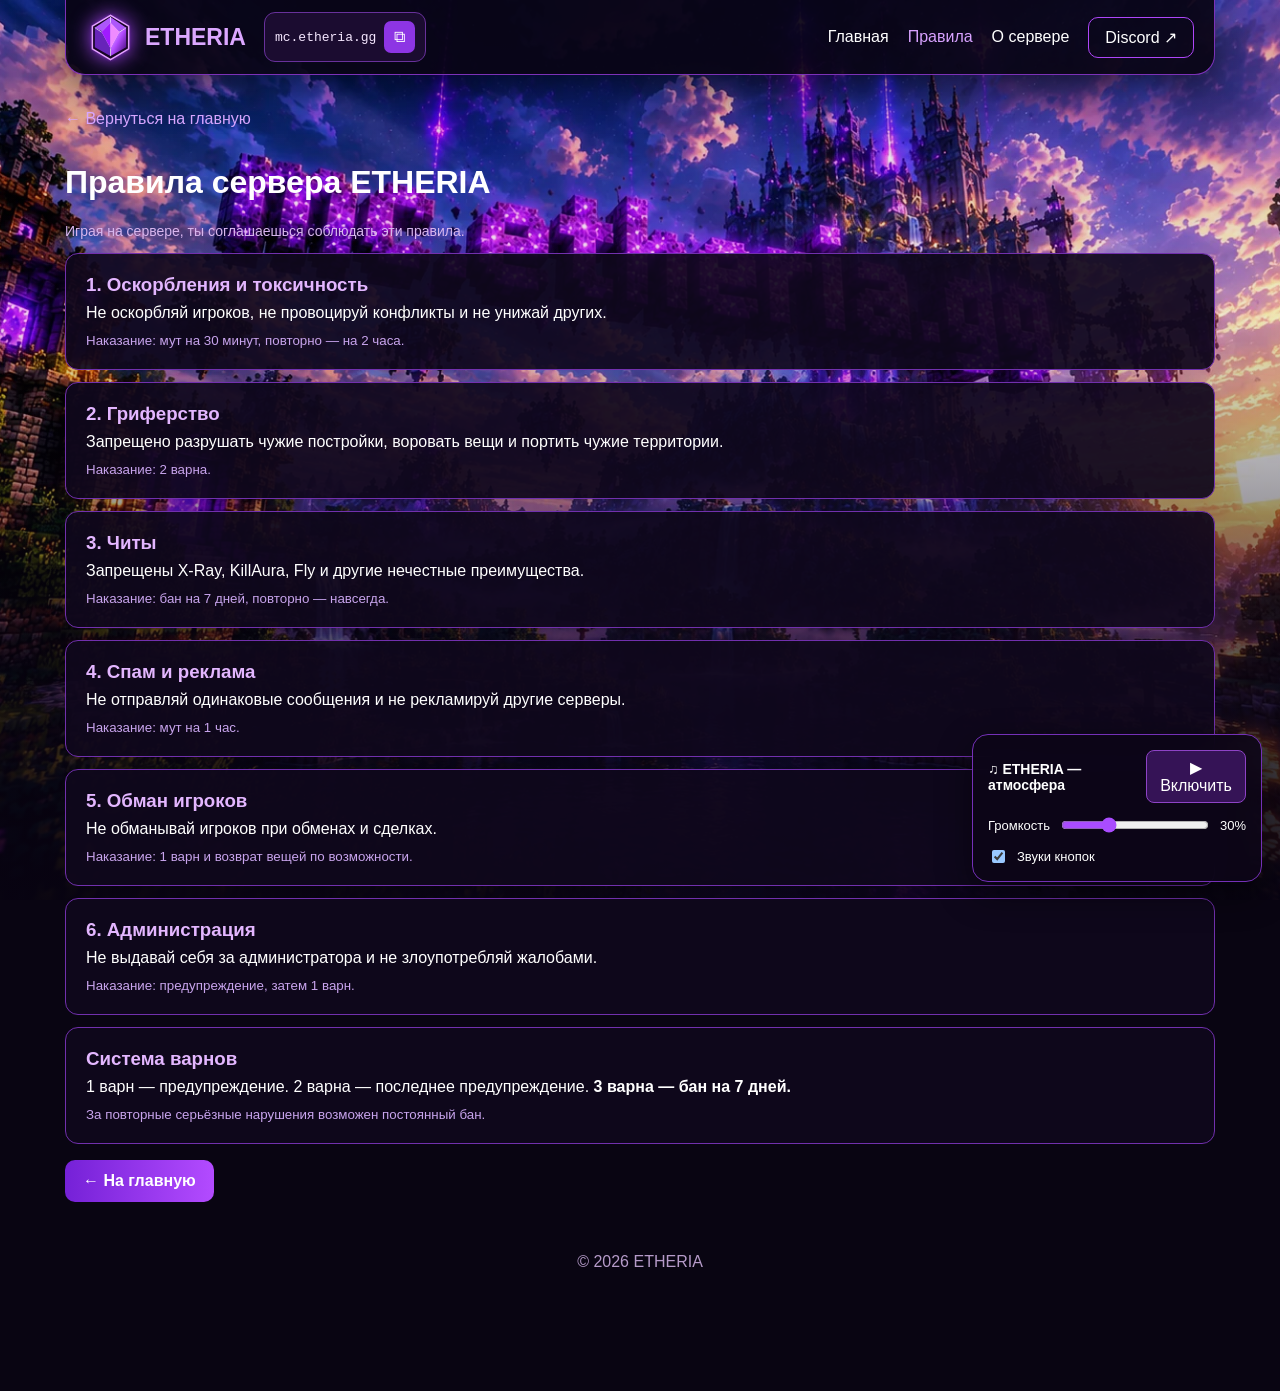
==== rules.html @ 1b0d0725 "Add files via upload" ====
<!doctype html><html lang="ru"><head><meta charset="utf-8"><meta name="viewport" content="width=device-width,initial-scale=1"><meta name="description" content="Правила Minecraft сервера ETHERIA: чат, гриферство, читы, варны и баны."><title>Правила сервера — ETHERIA</title><link rel="icon" href="crystal.svg" type="image/svg+xml"><link rel="stylesheet" href="style.css"><script src="app.js" defer></script></head><body><div class="backdrop"></div><div class="shell"><header class="nav"><a class="brand" href="index.html"><img class="crystal" src="crystal.svg" alt="End Crystal">ETHERIA</a><div class="header-ip"><code>mc.etheria.gg</code><button class="copy-icon" data-copy aria-label="Скопировать IP">⧉</button></div><nav class="links"><a href="index.html">Главная</a><a class="active" href="rules.html">Правила</a><a href="index.html#about">О сервере</a><a class="discord" href="https://discord.gg/GWW9wWvrU" target="_blank" rel="noopener">Discord ↗</a></nav></header><main><a class="backlink" href="index.html">← Вернуться на главную</a><h1>Правила сервера ETHERIA</h1><p class="note">Играя на сервере, ты соглашаешься соблюдать эти правила.</p><div class="rules-list"><article class="rule"><h3>1. Оскорбления и токсичность</h3><p>Не оскорбляй игроков, не провоцируй конфликты и не унижай других.</p><small>Наказание: мут на 30 минут, повторно — на 2 часа.</small></article><article class="rule"><h3>2. Гриферство</h3><p>Запрещено разрушать чужие постройки, воровать вещи и портить чужие территории.</p><small>Наказание: 2 варна.</small></article><article class="rule"><h3>3. Читы</h3><p>Запрещены X-Ray, KillAura, Fly и другие нечестные преимущества.</p><small>Наказание: бан на 7 дней, повторно — навсегда.</small></article><article class="rule"><h3>4. Спам и реклама</h3><p>Не отправляй одинаковые сообщения и не рекламируй другие серверы.</p><small>Наказание: мут на 1 час.</small></article><article class="rule"><h3>5. Обман игроков</h3><p>Не обманывай игроков при обменах и сделках.</p><small>Наказание: 1 варн и возврат вещей по возможности.</small></article><article class="rule"><h3>6. Администрация</h3><p>Не выдавай себя за администратора и не злоупотребляй жалобами.</p><small>Наказание: предупреждение, затем 1 варн.</small></article><article class="rule"><h3>Система варнов</h3><p>1 варн — предупреждение. 2 варна — последнее предупреждение. <strong>3 варна — бан на 7 дней.</strong></p><small>За повторные серьёзные нарушения возможен постоянный бан.</small></article></div><p><a class="btn" href="index.html">← На главную</a></p></main><footer class="footer">© 2026 ETHERIA</footer></div><aside class="player"><div class="player-title"><strong>♫ ETHERIA — атмосфера</strong><button id="playMusic">▶ Включить</button></div><label>Громкость <input id="volume" type="range" min="0" max="100" value="30"><span id="volLabel">30%</span></label><label><input id="sounds" type="checkbox" checked> Звуки кнопок</label></aside></body></html>
---- style.css ----
:root{color-scheme:dark;--purple:#b965ff;--line:#7430b7;--bg:#090512}*{box-sizing:border-box}html{scroll-behavior:smooth}body{margin:0;background:var(--bg);color:#fff;font-family:Inter,Arial,sans-serif}button,a,input{font:inherit}a{color:inherit;text-decoration:none}button{cursor:pointer}.backdrop{position:fixed;inset:0;background:linear-gradient(180deg,#08031255,#08031299 50%,#080312ef),url('etheria-landscape.webp') center top/cover;z-index:-1}.shell{max-width:1190px;margin:auto;padding:0 20px}.nav{display:flex;align-items:center;gap:18px;background:#090514ed;border:1px solid #7c31b8;border-top:0;border-radius:0 0 20px 20px;padding:12px 20px;box-shadow:0 10px 40px #0009}.brand{display:flex;align-items:center;gap:10px;font-weight:900;color:#dba7ff;font-size:23px}.crystal{width:49px;height:49px;filter:drop-shadow(0 0 10px #ad46ff);animation:float 5s ease-in-out infinite;flex-shrink:0}@keyframes float{50%{transform:translateY(-5px) rotate(8deg)}}.header-ip{display:flex;align-items:center;gap:8px;margin-right:auto;padding:8px 10px;border:1px solid #68319b;border-radius:11px;background:#1b0c30}.header-ip code{font-size:13px;color:#f5e7ff}.copy-icon{background:#8d35e4;border:0;color:white;border-radius:7px;padding:7px 10px}.links{display:flex;align-items:center;gap:19px}.links a:hover,.links a.active{color:#d8a2ff}.discord{border:1px solid #ae46f9;border-radius:10px;padding:10px 16px}.discord:hover,.btn:hover{filter:brightness(1.2)}.hero{text-align:center;min-height:510px;display:flex;flex-direction:column;justify-content:center;align-items:center;padding:60px 0 35px}.eyebrow{letter-spacing:4px;font-size:13px;color:#e9caff}.hero h1{font-size:clamp(65px,13vw,150px);line-height:1.1;margin:15px 0 5px;color:#e6b6ff;text-shadow:0 6px 0 #5b168e,0 12px 35px #bd37ff;letter-spacing:5px}.hero p{font-size:20px;max-width:660px}.hint{color:#d9b9ee;font-size:14px}.cards{display:grid;grid-template-columns:repeat(4,1fr);gap:14px;margin:0 0 25px}.card,.panel,.player{background:#0d0618e8;border:1px solid #7430b7;border-radius:16px;box-shadow:0 12px 35px #0007}.card{padding:21px;min-height:115px;display:block;text-align:left;transition:transform .2s,border-color .2s}.card[href]:hover{transform:translateY(-4px);border-color:#d19bff}.card b{display:block;color:#dca6ff;margin-bottom:10px}.card small{color:#c9b9d6;font-size:14px}.online{color:#4af3b0}.section{margin:30px 0}.section h2{color:#e1a6ff}.panel{padding:25px;line-height:1.7}.grid2{display:grid;grid-template-columns:1fr 1fr;gap:18px}.btn{background:linear-gradient(90deg,#7521d7,#b34bff);border:0;color:white;font-weight:800;border-radius:10px;padding:12px 18px;display:inline-block}.player{position:fixed;right:18px;bottom:18px;width:290px;padding:15px;z-index:5;backdrop-filter:blur(10px)}.player-title{display:flex;justify-content:space-between;align-items:center;gap:8px}.player-title strong{font-size:14px}.player label{display:flex;gap:9px;align-items:center;margin-top:12px;font-size:13px}.player input[type=range]{width:100%;accent-color:#aa4cff}.player button{border:1px solid #8e43c6;border-radius:8px;background:#351356;color:#fff;padding:7px 11px}.player button:focus-visible,.btn:focus-visible,a:focus-visible{outline:3px solid #f2caff}.rules-list{display:grid;gap:12px}.rule{padding:20px;background:#10081deb;border:1px solid #7130ad;border-radius:13px}.rule h3{margin:0 0 8px;color:#e3b6ff}.rule p{margin:0 0 9px}.rule small{color:#c8a4ed}.footer{text-align:center;padding:35px 10px 120px;color:#b69bc9}.note{color:#d8b6ee;font-size:14px}.backlink{display:inline-block;margin:35px 0 15px;color:#d7a5ff}@media(max-width:900px){.nav{flex-wrap:wrap}.links{order:3;width:100%;justify-content:center;flex-wrap:wrap}.header-ip{margin-right:0}.cards{grid-template-columns:repeat(2,1fr)}}@media(max-width:540px){.nav{padding:10px}.brand{font-size:19px}.crystal{width:38px;height:38px}.header-ip{width:100%;justify-content:center;order:2}.links{font-size:14px;gap:12px}.cards,.grid2{grid-template-columns:1fr}.player{width:calc(100% - 30px);right:15px;bottom:10px}.hero{min-height:390px}.hero h1{letter-spacing:0}}

/* The background is artwork only; all interface elements are live HTML. */
.backdrop{background-image:linear-gradient(180deg,#08031222 0%,#08031210 35%,#080312a8 73%,#080312f0 100%),url('etheria-landscape.webp');background-position:center top;background-size:cover}
.hero{min-height:clamp(420px,55vw,630px);justify-content:flex-end;padding-bottom:38px;padding-top:220px}
.hero .eyebrow,.hero h1{display:none}
.hero p,.hero .hint{background:#0b0419b8;border-radius:10px;padding:9px 16px;backdrop-filter:blur(6px);margin:5px}
@media(max-width:700px){.hero{min-height:470px;padding-top:210px}.backdrop{background-position:center top}.hero p{font-size:17px}}

.sr-only{position:absolute;width:1px;height:1px;overflow:hidden;clip:rect(0,0,0,0);white-space:nowrap}
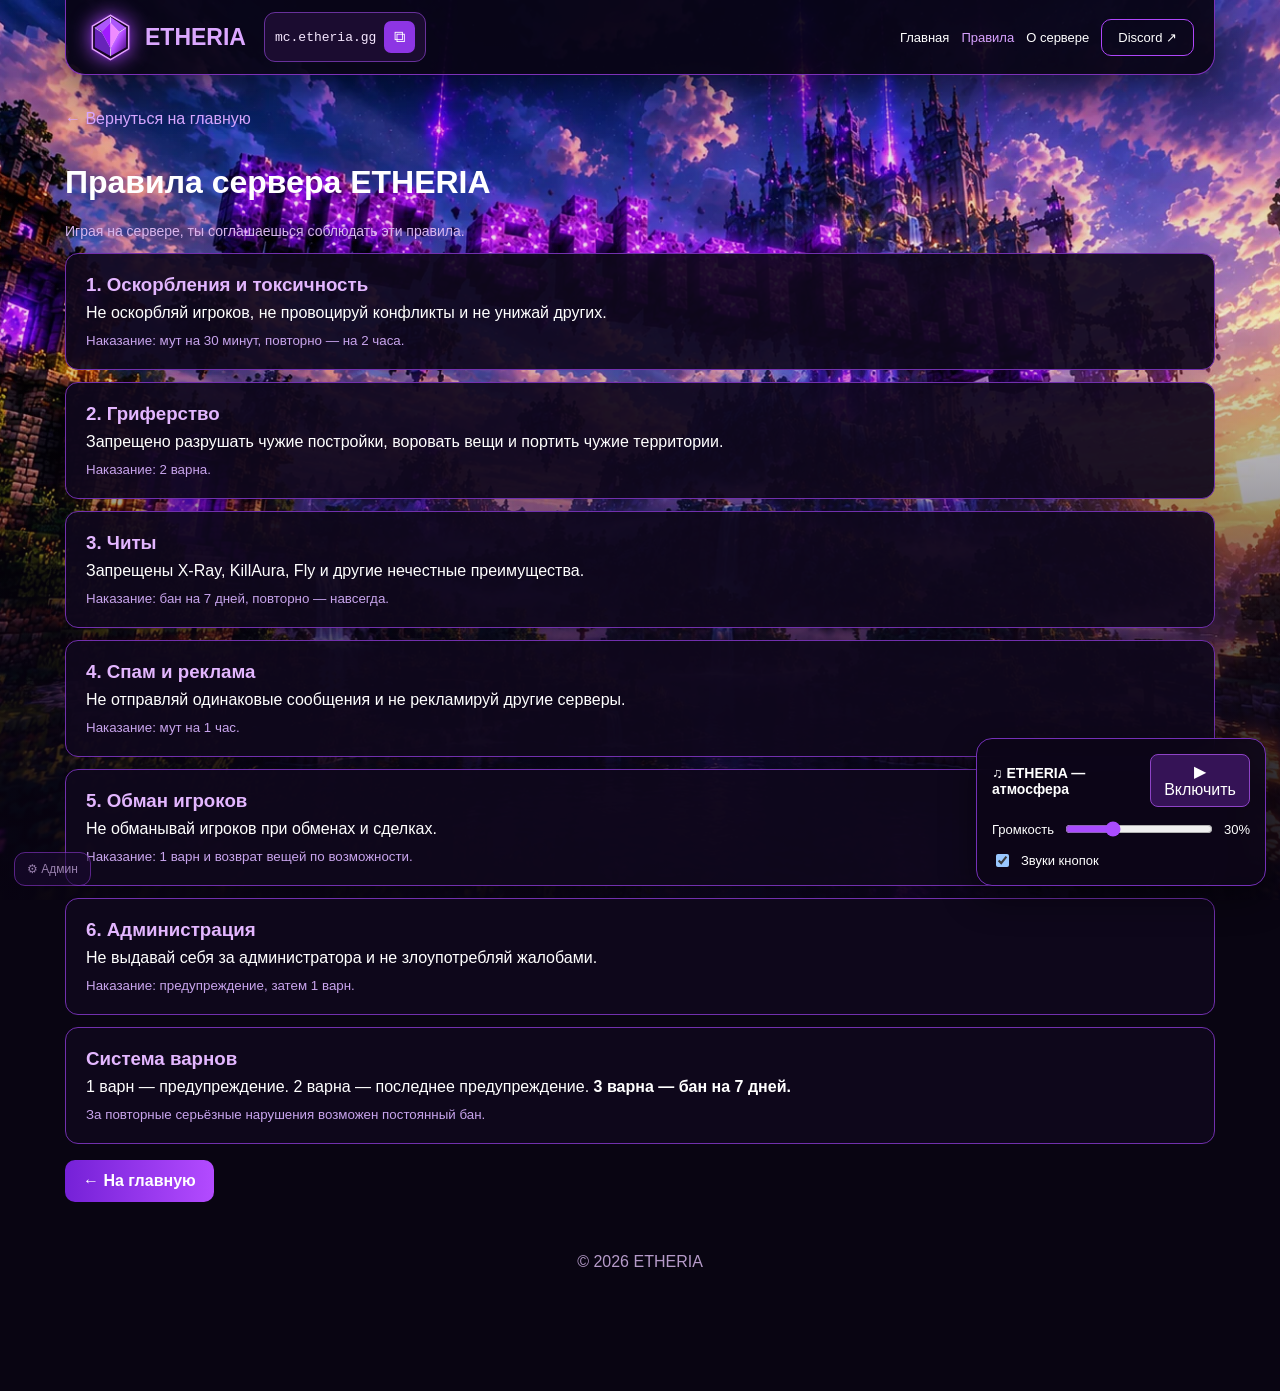
==== commit 118f8ac1: "Add files via upload" ====
--- a/rules.html
+++ b/rules.html
@@ -1 +1 @@
-<!doctype html><html lang="ru"><head><meta charset="utf-8"><meta name="viewport" content="width=device-width,initial-scale=1"><meta name="description" content="Правила Minecraft сервера ETHERIA: чат, гриферство, читы, варны и баны."><title>Правила сервера — ETHERIA</title><link rel="icon" href="crystal.svg" type="image/svg+xml"><link rel="stylesheet" href="style.css"><script src="app.js" defer></script></head><body><div class="backdrop"></div><div class="shell"><header class="nav"><a class="brand" href="index.html"><img class="crystal" src="crystal.svg" alt="End Crystal">ETHERIA</a><div class="header-ip"><code>mc.etheria.gg</code><button class="copy-icon" data-copy aria-label="Скопировать IP">⧉</button></div><nav class="links"><a href="index.html">Главная</a><a class="active" href="rules.html">Правила</a><a href="index.html#about">О сервере</a><a class="discord" href="https://discord.gg/GWW9wWvrU" target="_blank" rel="noopener">Discord ↗</a></nav></header><main><a class="backlink" href="index.html">← Вернуться на главную</a><h1>Правила сервера ETHERIA</h1><p class="note">Играя на сервере, ты соглашаешься соблюдать эти правила.</p><div class="rules-list"><article class="rule"><h3>1. Оскорбления и токсичность</h3><p>Не оскорбляй игроков, не провоцируй конфликты и не унижай других.</p><small>Наказание: мут на 30 минут, повторно — на 2 часа.</small></article><article class="rule"><h3>2. Гриферство</h3><p>Запрещено разрушать чужие постройки, воровать вещи и портить чужие территории.</p><small>Наказание: 2 варна.</small></article><article class="rule"><h3>3. Читы</h3><p>Запрещены X-Ray, KillAura, Fly и другие нечестные преимущества.</p><small>Наказание: бан на 7 дней, повторно — навсегда.</small></article><article class="rule"><h3>4. Спам и реклама</h3><p>Не отправляй одинаковые сообщения и не рекламируй другие серверы.</p><small>Наказание: мут на 1 час.</small></article><article class="rule"><h3>5. Обман игроков</h3><p>Не обманывай игроков при обменах и сделках.</p><small>Наказание: 1 варн и возврат вещей по возможности.</small></article><article class="rule"><h3>6. Администрация</h3><p>Не выдавай себя за администратора и не злоупотребляй жалобами.</p><small>Наказание: предупреждение, затем 1 варн.</small></article><article class="rule"><h3>Система варнов</h3><p>1 варн — предупреждение. 2 варна — последнее предупреждение. <strong>3 варна — бан на 7 дней.</strong></p><small>За повторные серьёзные нарушения возможен постоянный бан.</small></article></div><p><a class="btn" href="index.html">← На главную</a></p></main><footer class="footer">© 2026 ETHERIA</footer></div><aside class="player"><div class="player-title"><strong>♫ ETHERIA — атмосфера</strong><button id="playMusic">▶ Включить</button></div><label>Громкость <input id="volume" type="range" min="0" max="100" value="30"><span id="volLabel">30%</span></label><label><input id="sounds" type="checkbox" checked> Звуки кнопок</label></aside></body></html>
+<!doctype html><html lang="ru"><head><meta charset="utf-8"><meta name="viewport" content="width=device-width,initial-scale=1"><meta name="description" content="Правила Minecraft сервера ETHERIA: чат, гриферство, читы, варны и баны."><title>Правила сервера — ETHERIA</title><link rel="icon" href="crystal.svg" type="image/svg+xml"><link rel="stylesheet" href="style.css"><script src="firebase-config.js"></script><script src="app.js" defer></script></head><body><div class="backdrop"></div><div class="shell"><header class="nav"><a class="brand" href="index.html"><img class="crystal" src="crystal.svg" alt="End Crystal">ETHERIA</a><div class="header-ip"><code>mc.etheria.gg</code><button class="copy-icon" data-copy aria-label="Скопировать IP">⧉</button></div><nav class="links"><a href="index.html">Главная</a><a class="active" href="rules.html">Правила</a><a href="index.html#about">О сервере</a><a class="discord" href="https://discord.gg/GWW9wWvrU" target="_blank" rel="noopener">Discord ↗</a></nav></header><main><a class="backlink" href="index.html">← Вернуться на главную</a><h1>Правила сервера ETHERIA</h1><p class="note">Играя на сервере, ты соглашаешься соблюдать эти правила.</p><div class="rules-list"><article class="rule"><h3>1. Оскорбления и токсичность</h3><p>Не оскорбляй игроков, не провоцируй конфликты и не унижай других.</p><small>Наказание: мут на 30 минут, повторно — на 2 часа.</small></article><article class="rule"><h3>2. Гриферство</h3><p>Запрещено разрушать чужие постройки, воровать вещи и портить чужие территории.</p><small>Наказание: 2 варна.</small></article><article class="rule"><h3>3. Читы</h3><p>Запрещены X-Ray, KillAura, Fly и другие нечестные преимущества.</p><small>Наказание: бан на 7 дней, повторно — навсегда.</small></article><article class="rule"><h3>4. Спам и реклама</h3><p>Не отправляй одинаковые сообщения и не рекламируй другие серверы.</p><small>Наказание: мут на 1 час.</small></article><article class="rule"><h3>5. Обман игроков</h3><p>Не обманывай игроков при обменах и сделках.</p><small>Наказание: 1 варн и возврат вещей по возможности.</small></article><article class="rule"><h3>6. Администрация</h3><p>Не выдавай себя за администратора и не злоупотребляй жалобами.</p><small>Наказание: предупреждение, затем 1 варн.</small></article><article class="rule"><h3>Система варнов</h3><p>1 варн — предупреждение. 2 варна — последнее предупреждение. <strong>3 варна — бан на 7 дней.</strong></p><small>За повторные серьёзные нарушения возможен постоянный бан.</small></article></div><p><a class="btn" href="index.html">← На главную</a></p></main><footer class="footer">© 2026 ETHERIA</footer></div><aside class="player"><div class="player-title"><strong>♫ ETHERIA — атмосфера</strong><button id="playMusic">▶ Включить</button></div><label>Громкость <input id="volume" type="range" min="0" max="100" value="30"><span id="volLabel">30%</span></label><label><input id="sounds" type="checkbox" checked> Звуки кнопок</label></aside></body></html>
--- a/style.css
+++ b/style.css
@@ -8,3 +8,7 @@
 @media(max-width:700px){.hero{min-height:470px;padding-top:210px}.backdrop{background-position:center top}.hero p{font-size:17px}}
 
 .sr-only{position:absolute;width:1px;height:1px;overflow:hidden;clip:rect(0,0,0,0);white-space:nowrap}
+
+/* ETHERIA 2.0 */
+.nav{flex-wrap:wrap}.links{gap:12px;flex-wrap:wrap}.links a{font-size:13px}.hero{min-height:480px}.hero-tag{background:#10071cbb;border:1px solid #7d36b6;border-radius:16px;padding:18px 26px;text-shadow:0 2px 8px #000}.hero-actions{display:flex;justify-content:center;gap:12px;flex-wrap:wrap;margin:18px 0 30px}.ghost{background:#180b2c!important;border:1px solid #a955ed!important}.section{padding:30px 0 42px}.section h1{font-size:clamp(34px,5vw,60px);color:#e3b7ff}.section h2{color:#d9a0ff}.lead{font-size:19px;color:#dfc9ee}.muted{color:#bdaaca}.content-grid{display:grid;grid-template-columns:repeat(auto-fit,minmax(235px,1fr));gap:16px}.content-grid .panel{min-width:0}.panel p{line-height:1.65}.features{display:flex;gap:12px;flex-wrap:wrap;margin:18px 0}.features span{padding:10px;border-radius:10px;background:#4e217a88}.gallery-main{position:relative;height:clamp(220px,44vw,520px);background:#080410;border:1px solid #7c31b8;border-radius:18px;overflow:hidden;display:flex;align-items:center;justify-content:center}.gallery-main img{height:100%;width:100%;object-fit:contain;cursor:zoom-in}.gallery-main button{position:absolute;z-index:2;background:#1a0b2bcc;color:white;border:1px solid #a858f4;border-radius:10px;padding:12px;font-size:23px}.gallery-main #prevGallery{left:12px}.gallery-main #nextGallery{right:12px}.gallery-caption{text-align:center;margin:12px;color:#dfc8f3}.gallery-thumbs{display:flex;gap:9px;overflow-x:auto;padding:8px 0}.gallery-thumbs button{padding:0;background:none;border:2px solid transparent;border-radius:9px;flex:0 0 110px;height:72px;overflow:hidden;cursor:pointer}.gallery-thumbs button.selected{border-color:#dca2ff}.gallery-thumbs img{width:100%;height:100%;object-fit:cover}.lightbox{position:fixed;inset:0;background:#030207ef;z-index:100;display:flex;align-items:center;justify-content:center;padding:50px 16px}.lightbox[hidden]{display:none}.lightbox img{max-height:95%;max-width:95%;object-fit:contain}.lightbox button{position:absolute;right:22px;top:15px;border:0;background:#54247a;color:white;font-size:25px;padding:8px 14px;border-radius:10px}.content-grid img{width:100%;aspect-ratio:16/10;object-fit:cover;border-radius:10px}.content-grid .panel h3{color:#e5b8ff}.player{z-index:20}.footer a{color:#cfa3f2}.section label{display:block;margin:12px 0}.section input,.section select,.section textarea{display:block;width:100%;background:#180b2a;color:white;border:1px solid #8544b8;border-radius:8px;padding:10px;margin-top:5px}.section input[type=file]{padding:12px}.section button{cursor:pointer}.admin-floating{position:fixed;left:14px;bottom:14px;z-index:30;background:#1d0b33d9;border:1px solid #7c31b8;border-radius:11px;padding:9px 12px;font-size:12px;color:#d6b6f0;opacity:.7}.admin-floating:hover{opacity:1}.player{right:14px!important;bottom:14px!important;max-width:320px}@media(max-width:700px){.cards{grid-template-columns:repeat(2,minmax(0,1fr))}.nav{padding:12px}.links{justify-content:center}.hero{min-height:350px}.player{position:static!important;max-width:none!important;margin:12px}.admin-floating{bottom:12px}}
+@media(prefers-reduced-motion:reduce){*,*:before,*:after{animation:none!important;scroll-behavior:auto!important}}body.no-motion *,body.no-motion *:before,body.no-motion *:after{animation:none!important;scroll-behavior:auto!important}
